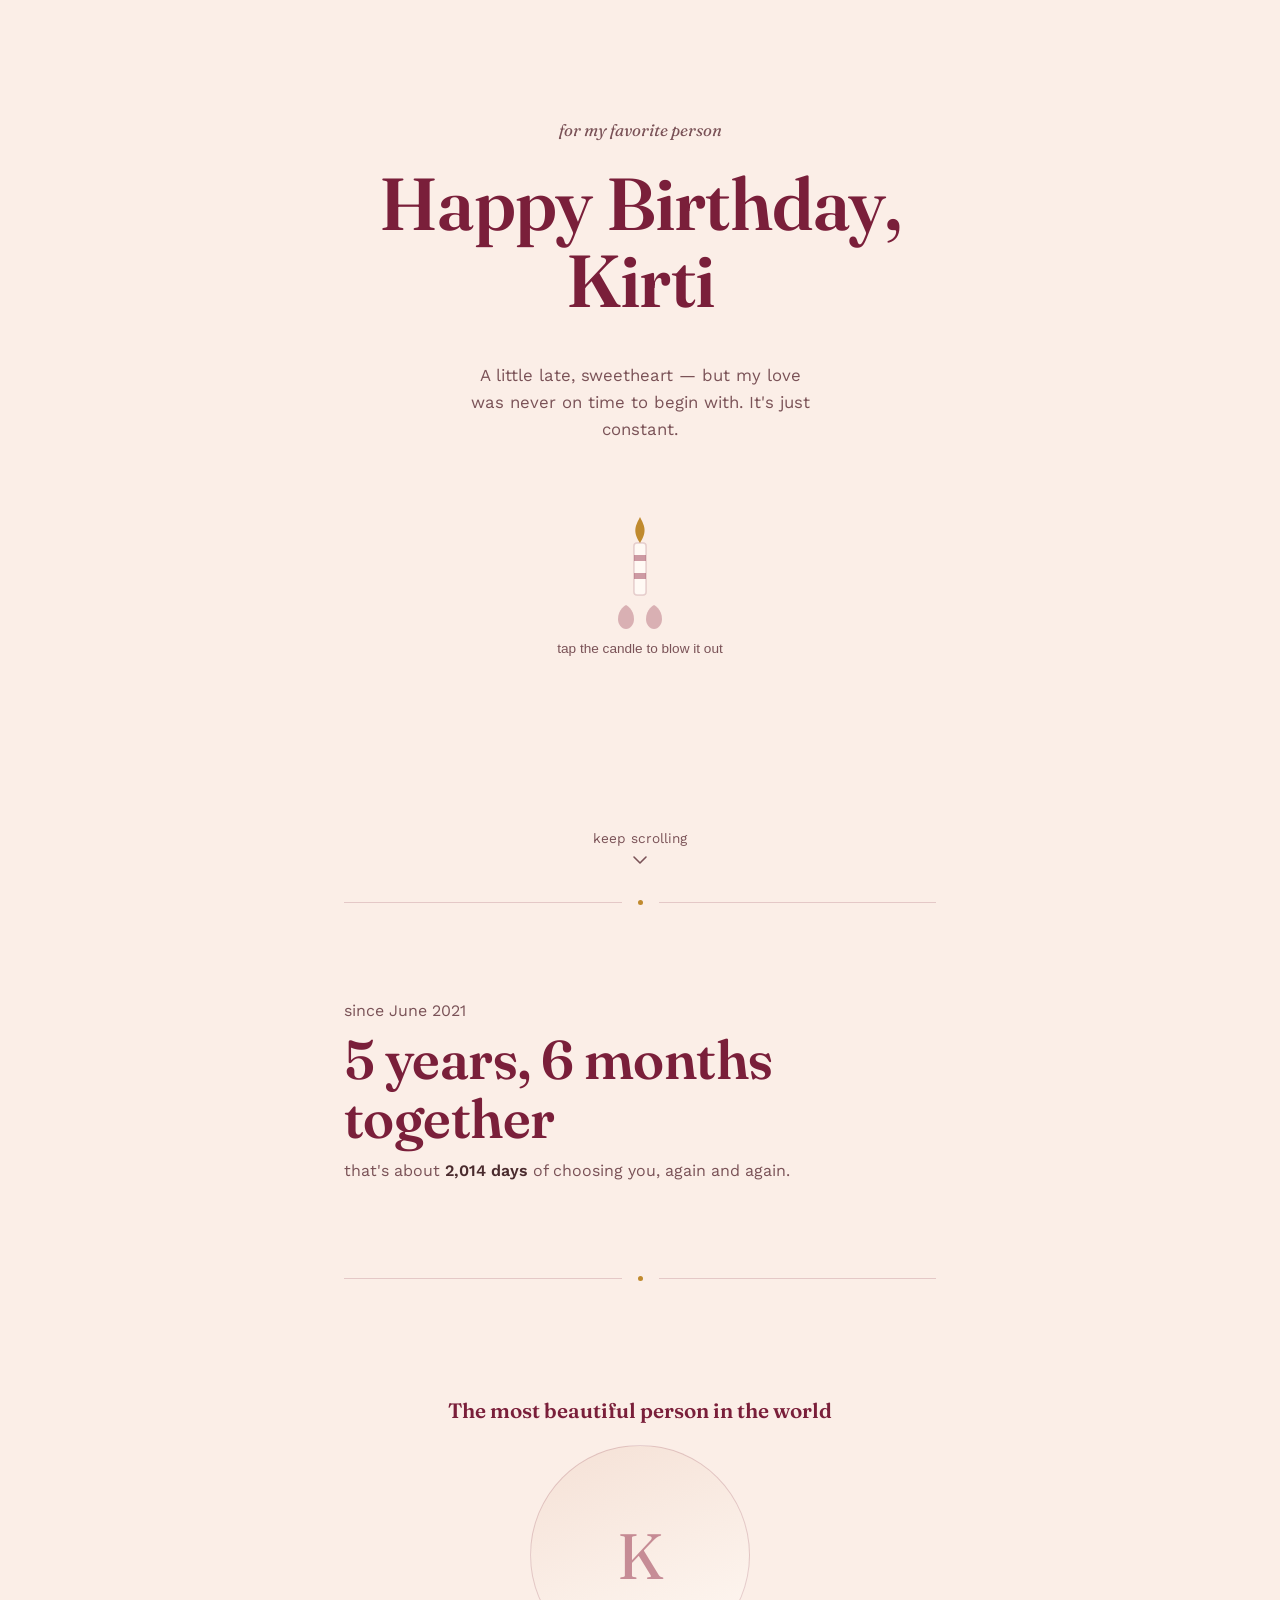
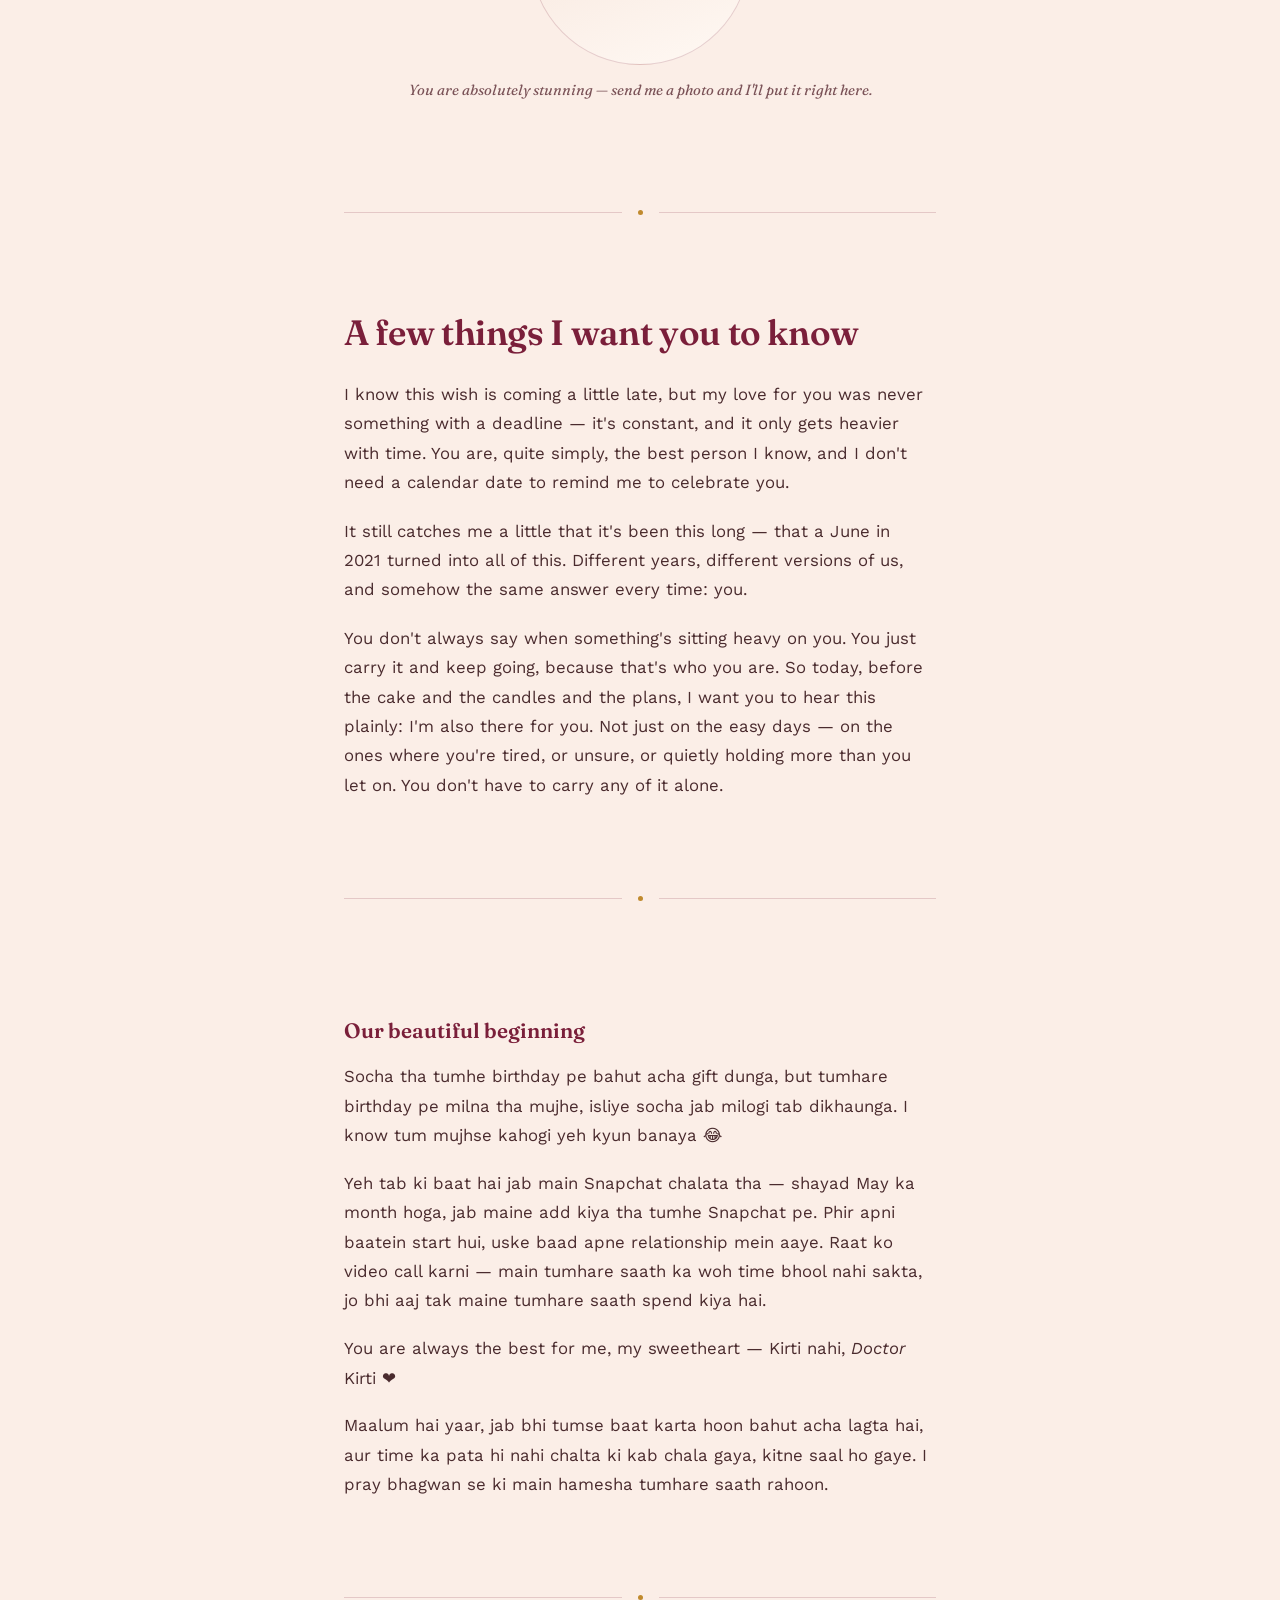
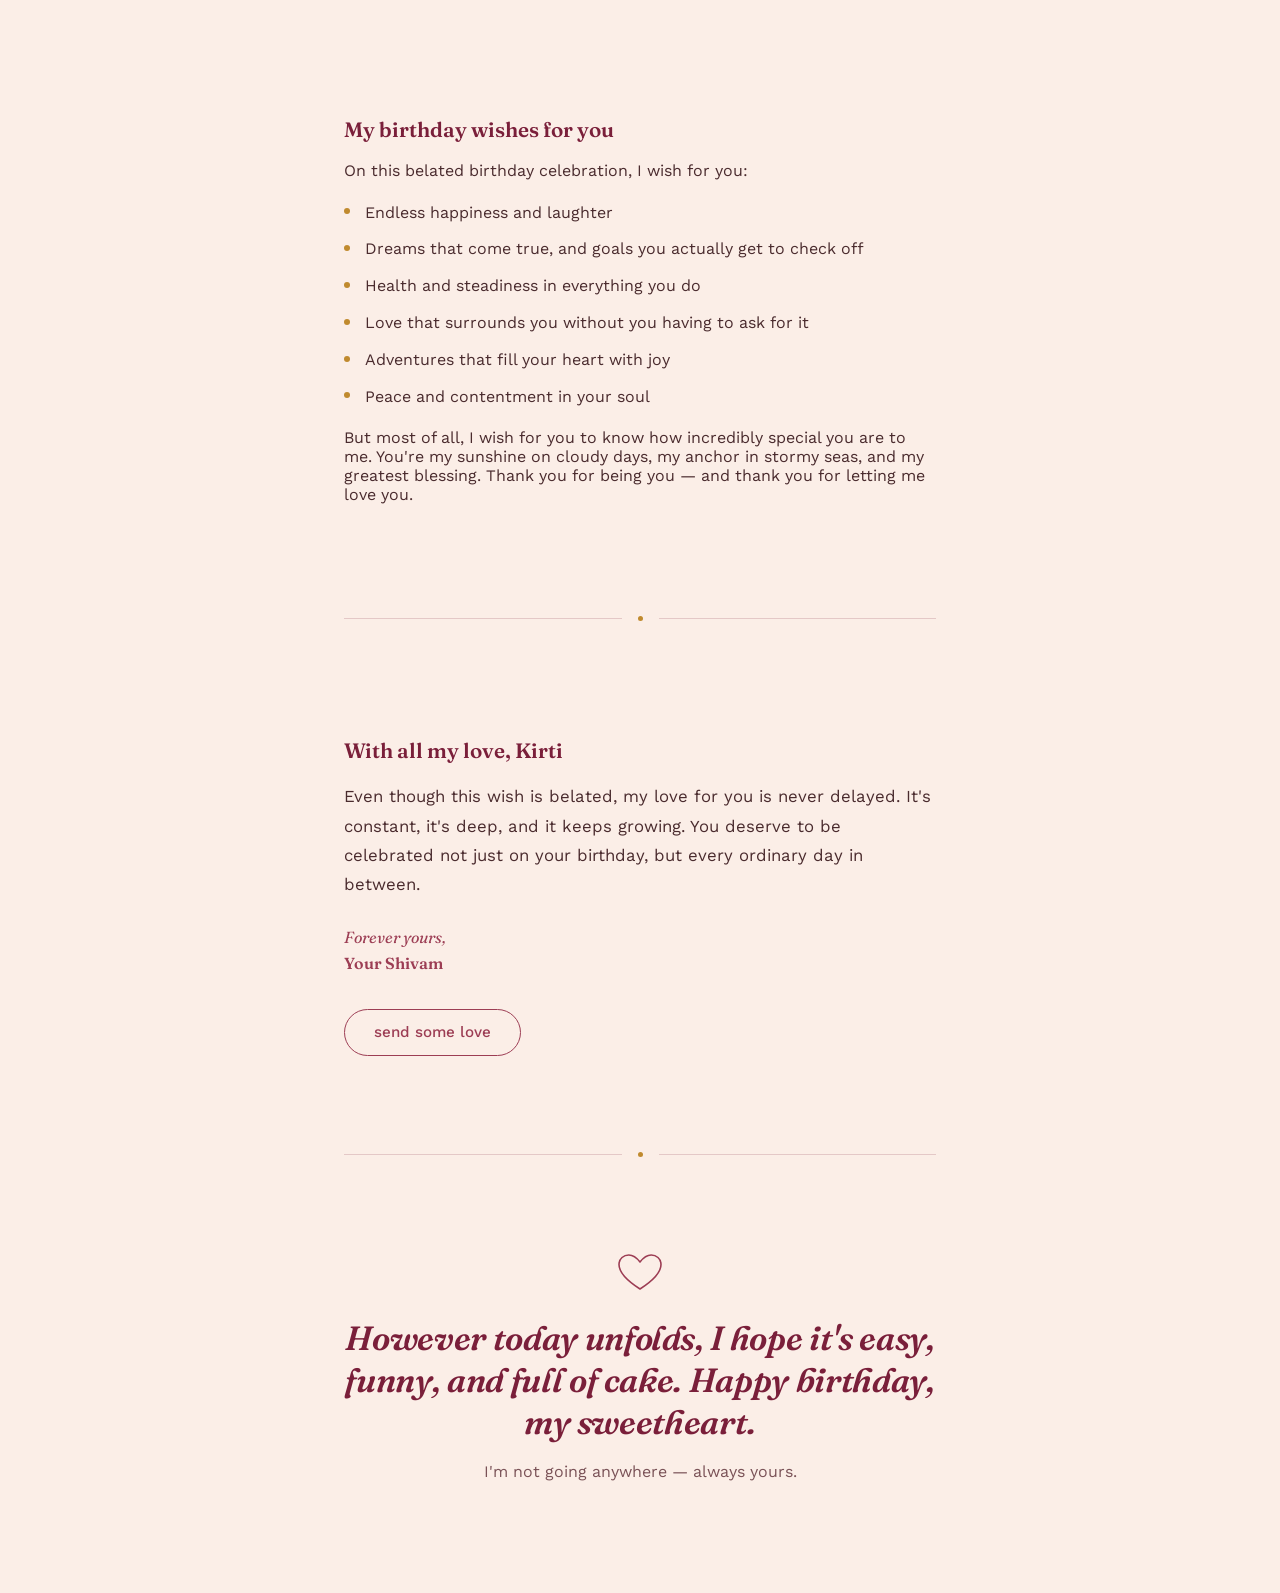
==== index.html @ fa7950b2 "Create index.html" ====
<!DOCTYPE html>
<html lang="en">
<head>
<meta charset="UTF-8">
<meta name="viewport" content="width=device-width, initial-scale=1, viewport-fit=cover">
<title>Happy Birthday, Kirti 💕</title>
<link rel="preconnect" href="https://fonts.googleapis.com">
<link rel="preconnect" href="https://fonts.gstatic.com" crossorigin>
<link href="https://fonts.googleapis.com/css2?family=Fraunces:opsz,wght@9..144,400;9..144,500;9..144,600;9..144,700&family=Work+Sans:wght@400;500;600&display=swap" rel="stylesheet">
<style>
  :root {
    box-sizing: border-box;
    padding-top: env(safe-area-inset-top, 0px);
    padding-bottom: env(safe-area-inset-bottom, 0px);

    --bg: #FBEEE7;
    --bg-soft: #F5E1D6;
    --panel: #FFF9F4;
    --ink: #4A2B2E;
    --ink-soft: #7A5257;
    --headline: #7A1F3A;
    --accent: #9C3D54;
    --gold: #C08A2E;
    --hairline: rgba(122, 31, 58, 0.18);
  }

  @media (prefers-color-scheme: dark) {
    :root:not([data-theme="light"]) {
      --bg: #241318;
      --bg-soft: #2E181F;
      --panel: #2C171D;
      --ink: #F1DED9;
      --ink-soft: #CBA8AC;
      --headline: #F3C6D2;
      --accent: #F0A6B8;
      --gold: #E3B65B;
      --hairline: rgba(243, 198, 210, 0.18);
    }
  }
  :root[data-theme="dark"] {
    --bg: #241318;
    --bg-soft: #2E181F;
    --panel: #2C171D;
    --ink: #F1DED9;
    --ink-soft: #CBA8AC;
    --headline: #F3C6D2;
    --accent: #F0A6B8;
    --gold: #E3B65B;
    --hairline: rgba(243, 198, 210, 0.18);
  }

  * { box-sizing: border-box; }
  html { scroll-behavior: smooth; scroll-padding-top: env(safe-area-inset-top, 0px); }

  html, body {
    margin: 0;
    background: var(--bg);
    color: var(--ink);
    font-family: "Work Sans", system-ui, -apple-system, sans-serif;
    -webkit-font-smoothing: antialiased;
  }

  h1, h2, .display {
    font-family: "Fraunces", Georgia, serif;
    font-weight: 600;
    color: var(--headline);
    margin: 0;
    letter-spacing: -0.01em;
  }

  section {
    padding: 6rem 1.5rem;
    max-width: 640px;
    margin: 0 auto;
  }

  .hero {
    min-height: 100svh;
    max-width: 720px;
    display: flex;
    flex-direction: column;
    align-items: center;
    justify-content: center;
    text-align: center;
    gap: 1.6rem;
    padding: calc(2rem + env(safe-area-inset-top, 0px)) 1.5rem calc(2rem + env(safe-area-inset-bottom, 0px));
    position: relative;
  }

  .eyebrow {
    font-size: 1.05rem;
    color: var(--ink-soft);
    font-style: italic;
    font-family: "Fraunces", Georgia, serif;
  }

  .hero h1 {
    font-size: clamp(2.6rem, 8vw, 4.6rem);
    line-height: 1.05;
  }

  .hero .sub {
    max-width: 34ch;
    color: var(--ink-soft);
    font-size: 1.05rem;
    line-height: 1.6;
  }

  /* candle */
  .candle-wrap {
    margin-top: 0.5rem;
    cursor: pointer;
    border: none;
    background: none;
    padding: 1rem;
    display: flex;
    flex-direction: column;
    align-items: center;
    gap: 0.75rem;
    -webkit-tap-highlight-color: transparent;
  }
  .candle-wrap:focus-visible svg { outline: 2px solid var(--accent); outline-offset: 6px; border-radius: 8px; }

  .flame {
    transform-origin: 50% 100%;
    animation: flicker 2.4s ease-in-out infinite;
  }
  @keyframes flicker {
    0%, 100% { transform: scaleY(1) scaleX(1) rotate(0deg); }
    25% { transform: scaleY(1.06) scaleX(0.96) rotate(-2deg); }
    50% { transform: scaleY(0.95) scaleX(1.04) rotate(1deg); }
    75% { transform: scaleY(1.04) scaleX(0.98) rotate(-1deg); }
  }
  .flame.out {
    animation: none;
    transform: scaleY(0);
    opacity: 0;
    transition: transform 0.5s ease-in, opacity 0.5s ease-in;
  }
  .smoke {
    opacity: 0;
    transform: translateY(0) scaleX(1);
  }
  .smoke.show {
    animation: smoke-rise 1.6s ease-out forwards;
  }
  @keyframes smoke-rise {
    0% { opacity: 0.55; transform: translateY(0) scaleX(1); }
    100% { opacity: 0; transform: translateY(-34px) scaleX(1.6); }
  }

  .candle-hint {
    font-size: 0.85rem;
    color: var(--ink-soft);
    transition: opacity 0.4s ease;
  }
  .candle-hint.hidden { opacity: 0; }

  .wish {
    max-width: 40ch;
    font-family: "Fraunces", Georgia, serif;
    font-style: italic;
    font-size: 1.15rem;
    color: var(--accent);
    opacity: 0;
    transform: translateY(6px);
    transition: opacity 0.7s ease, transform 0.7s ease;
  }
  .wish.show {
    opacity: 1;
    transform: translateY(0);
  }

  .scroll-cue {
    position: absolute;
    bottom: calc(2rem + env(safe-area-inset-bottom, 0px));
    font-size: 0.85rem;
    color: var(--ink-soft);
    display: flex;
    flex-direction: column;
    align-items: center;
    gap: 0.4rem;
  }
  .scroll-cue svg { animation: bob 1.8s ease-in-out infinite; }
  @keyframes bob {
    0%, 100% { transform: translateY(0); }
    50% { transform: translateY(6px); }
  }

  /* divider */
  .divider {
    width: 100%;
    max-width: 640px;
    margin: 0 auto;
    display: flex;
    align-items: center;
    gap: 1rem;
    padding: 0 1.5rem;
  }
  .divider .line { flex: 1; height: 1px; background: var(--hairline); }
  .divider .dot { width: 5px; height: 5px; border-radius: 50%; background: var(--gold); }

  /* timeline section */
  .since-label {
    font-size: 1rem;
    color: var(--ink-soft);
    margin-bottom: 0.6rem;
  }
  .counter {
    font-size: clamp(2.2rem, 7vw, 3.4rem);
    line-height: 1.1;
  }
  .counter-days {
    margin-top: 0.75rem;
    color: var(--ink-soft);
    font-size: 1rem;
  }
  .counter-days strong { color: var(--ink); font-weight: 600; }

  /* letter section */
  .letter h2 {
    font-size: clamp(1.7rem, 5vw, 2.2rem);
    margin-bottom: 1.6rem;
  }
  .letter p {
    line-height: 1.75;
    font-size: 1.05rem;
    margin: 0 0 1.2rem;
    max-width: 58ch;
  }
  .letter p:last-child { margin-bottom: 0; }

  /* closing */
  .closing {
    text-align: center;
    padding-bottom: calc(6rem + env(safe-area-inset-bottom, 0px));
  }
  .closing .display {
    font-size: clamp(1.6rem, 5vw, 2.1rem);
    font-style: italic;
  }
  .closing .sign {
    margin-top: 1.2rem;
    color: var(--ink-soft);
    font-size: 1rem;
  }

  .heart-doodle { margin: 0 auto 1.5rem; display: block; }

  /* floating hearts, background layer */
  .float-hearts {
    position: fixed;
    inset: 0;
    pointer-events: none;
    overflow: hidden;
    z-index: 0;
  }
  .float-hearts span {
    position: absolute;
    bottom: -10%;
    font-size: 1.2rem;
    color: var(--accent);
    opacity: 0.16;
    animation: rise linear infinite;
  }
  @keyframes rise {
    0% { transform: translateY(0) rotate(0deg); opacity: 0; }
    10% { opacity: 0.16; }
    90% { opacity: 0.16; }
    100% { transform: translateY(-110vh) rotate(12deg); opacity: 0; }
  }

  section, .hero { position: relative; z-index: 1; }

  /* photo section */
  .photo-frame {
    width: 220px;
    height: 220px;
    margin: 0 auto 1rem;
    border-radius: 50%;
    background: linear-gradient(160deg, var(--bg-soft), var(--panel));
    border: 1px solid var(--hairline);
    display: flex;
    align-items: center;
    justify-content: center;
    position: relative;
    overflow: hidden;
  }
  .photo-frame .monogram {
    font-family: "Fraunces", Georgia, serif;
    font-size: 4rem;
    color: var(--accent);
    opacity: 0.55;
  }
  .photo-caption {
    text-align: center;
    color: var(--ink-soft);
    font-size: 0.92rem;
    font-style: italic;
    font-family: "Fraunces", Georgia, serif;
  }
  .photo-section { text-align: center; }
  .photo-section h3 {
    font-family: "Fraunces", Georgia, serif;
    font-size: 1.3rem;
    color: var(--headline);
    margin-bottom: 1.4rem;
    font-weight: 600;
  }

  /* story / wishes lists */
  .story-section h3, .wishes-section h3, .romantic-title {
    font-family: "Fraunces", Georgia, serif;
    font-size: 1.3rem;
    color: var(--headline);
    margin-bottom: 1.2rem;
    font-weight: 600;
  }
  .story-section p { line-height: 1.75; font-size: 1.05rem; margin: 0 0 1.15rem; }
  .story-section p:last-child { margin-bottom: 0; }

  .wishes-list {
    list-style: none;
    margin: 1.2rem 0;
    padding: 0;
    display: flex;
    flex-direction: column;
    gap: 0.7rem;
  }
  .wishes-list li {
    position: relative;
    padding-left: 1.3rem;
    line-height: 1.6;
  }
  .wishes-list li::before {
    content: "";
    position: absolute;
    left: 0;
    top: 0.55em;
    width: 6px;
    height: 6px;
    border-radius: 50%;
    background: var(--gold);
  }

  .romantic-section { text-align: left; }
  .romantic-message { line-height: 1.75; font-size: 1.05rem; }
  .signature {
    margin-top: 1.6rem;
    font-family: "Fraunces", Georgia, serif;
    font-style: italic;
    color: var(--accent);
    line-height: 1.6;
  }
  .signature-name { font-weight: 600; font-style: normal; }

  /* love burst */
  .love-button {
    font-family: "Work Sans", sans-serif;
    font-size: 0.95rem;
    font-weight: 500;
    padding: 0.85rem 1.8rem;
    border-radius: 999px;
    border: 1px solid var(--accent);
    background: transparent;
    color: var(--accent);
    cursor: pointer;
    transition: background 0.25s ease, color 0.25s ease;
    -webkit-tap-highlight-color: transparent;
  }
  .love-button:hover, .love-button:focus-visible {
    background: var(--accent);
    color: var(--panel);
  }
  .burst-heart {
    position: fixed;
    bottom: -5%;
    font-size: 1.4rem;
    color: var(--accent);
    pointer-events: none;
    z-index: 5;
    animation: burst-rise 2.2s ease-out forwards;
  }
  @keyframes burst-rise {
    0% { transform: translateY(0) scale(0.6) rotate(0deg); opacity: 0; }
    12% { opacity: 1; }
    100% { transform: translateY(-90vh) scale(1.1) rotate(20deg); opacity: 0; }
  }

  @media (prefers-reduced-motion: reduce) {
    .flame, .scroll-cue svg, .float-hearts span, .burst-heart { animation: none; }
    html { scroll-behavior: auto; }
  }
</style>
</head>
<body>

<div class="float-hearts" id="floatHearts" aria-hidden="true"></div>

<section class="hero">
  <div class="eyebrow">for my favorite person</div>
  <h1>Happy Birthday,<br>Kirti</h1>
  <p class="sub">A little late, sweetheart — but my love was never on time to begin with. It's just constant.</p>

  <button class="candle-wrap" id="candleBtn" aria-label="Blow out the candle to make a wish">
    <svg width="72" height="120" viewBox="0 0 72 120" fill="none" xmlns="http://www.w3.org/2000/svg">
      <ellipse class="smoke" id="smoke" cx="36" cy="18" rx="6" ry="3" fill="var(--ink-soft)"/>
      <path class="flame" id="flame" d="M36 8C40 16 44 22 36 34C28 22 32 16 36 8Z" fill="var(--gold)"/>
      <rect x="30" y="34" width="12" height="52" rx="3" fill="var(--panel)" stroke="var(--hairline)" stroke-width="1.5"/>
      <rect x="30" y="46" width="12" height="6" fill="var(--accent)" opacity="0.5"/>
      <rect x="30" y="64" width="12" height="6" fill="var(--accent)" opacity="0.5"/>
      <path d="M14 110C14 100 22 96 22 96C22 96 30 100 30 110C30 115.5 26.4 120 22 120C17.6 120 14 115.5 14 110Z" fill="var(--accent)" opacity="0.35"/>
      <path d="M42 110C42 100 50 96 50 96C50 96 58 100 58 110C58 115.5 54.4 120 50 120C45.6 120 42 115.5 42 110Z" fill="var(--accent)" opacity="0.35"/>
    </svg>
    <span class="candle-hint" id="candleHint">tap the candle to blow it out</span>
  </button>
  <p class="wish" id="wishText">Wish made. I already know one part of it comes true — because you have me, today and every ordinary day after.</p>

  <div class="scroll-cue">
    <span>keep scrolling</span>
    <svg width="16" height="16" viewBox="0 0 16 16" fill="none"><path d="M2 5L8 11L14 5" stroke="currentColor" stroke-width="1.6" stroke-linecap="round" stroke-linejoin="round"/></svg>
  </div>
</section>

<div class="divider"><span class="line"></span><span class="dot"></span><span class="line"></span></div>

<section class="since">
  <div class="since-label">since June 2021</div>
  <div class="counter display" id="counter">counting...</div>
  <div class="counter-days" id="counterDays"></div>
</section>

<div class="divider"><span class="line"></span><span class="dot"></span><span class="line"></span></div>

<section class="photo-section">
  <h3>The most beautiful person in the world</h3>
  <div class="photo-frame">
    <span class="monogram">K</span>
  </div>
  <p class="photo-caption">You are absolutely stunning — send me a photo and I'll put it right here.</p>
</section>

<div class="divider"><span class="line"></span><span class="dot"></span><span class="line"></span></div>

<section class="letter">
  <h2>A few things I want you to know</h2>
  <p>I know this wish is coming a little late, but my love for you was never something with a deadline — it's constant, and it only gets heavier with time. You are, quite simply, the best person I know, and I don't need a calendar date to remind me to celebrate you.</p>
  <p>It still catches me a little that it's been this long — that a June in 2021 turned into all of this. Different years, different versions of us, and somehow the same answer every time: you.</p>
  <p>You don't always say when something's sitting heavy on you. You just carry it and keep going, because that's who you are. So today, before the cake and the candles and the plans, I want you to hear this plainly: I'm also there for you. Not just on the easy days — on the ones where you're tired, or unsure, or quietly holding more than you let on. You don't have to carry any of it alone.</p>
</section>

<div class="divider"><span class="line"></span><span class="dot"></span><span class="line"></span></div>

<section class="story-section">
  <h3>Our beautiful beginning</h3>
  <p>Socha tha tumhe birthday pe bahut acha gift dunga, but tumhare birthday pe milna tha mujhe, isliye socha jab milogi tab dikhaunga. I know tum mujhse kahogi yeh kyun banaya 😂</p>
  <p>Yeh tab ki baat hai jab main Snapchat chalata tha — shayad May ka month hoga, jab maine add kiya tha tumhe Snapchat pe. Phir apni baatein start hui, uske baad apne relationship mein aaye. Raat ko video call karni — main tumhare saath ka woh time bhool nahi sakta, jo bhi aaj tak maine tumhare saath spend kiya hai.</p>
  <p>You are always the best for me, my sweetheart — Kirti nahi, <em>Doctor</em> Kirti ❤️</p>
  <p>Maalum hai yaar, jab bhi tumse baat karta hoon bahut acha lagta hai, aur time ka pata hi nahi chalta ki kab chala gaya, kitne saal ho gaye. I pray bhagwan se ki main hamesha tumhare saath rahoon.</p>
</section>

<div class="divider"><span class="line"></span><span class="dot"></span><span class="line"></span></div>

<section class="wishes-section">
  <h3>My birthday wishes for you</h3>
  <p>On this belated birthday celebration, I wish for you:</p>
  <ul class="wishes-list">
    <li>Endless happiness and laughter</li>
    <li>Dreams that come true, and goals you actually get to check off</li>
    <li>Health and steadiness in everything you do</li>
    <li>Love that surrounds you without you having to ask for it</li>
    <li>Adventures that fill your heart with joy</li>
    <li>Peace and contentment in your soul</li>
  </ul>
  <p>But most of all, I wish for you to know how incredibly special you are to me. You're my sunshine on cloudy days, my anchor in stormy seas, and my greatest blessing. Thank you for being you — and thank you for letting me love you.</p>
</section>

<div class="divider"><span class="line"></span><span class="dot"></span><span class="line"></span></div>

<section class="romantic-section">
  <h3 class="romantic-title">With all my love, Kirti</h3>
  <p class="romantic-message">Even though this wish is belated, my love for you is never delayed. It's constant, it's deep, and it keeps growing. You deserve to be celebrated not just on your birthday, but every ordinary day in between.</p>
  <p class="signature">Forever yours,<br><span class="signature-name">Your Shivam</span></p>
  <div style="margin-top: 2rem;">
    <button class="love-button" id="loveBtn">send some love</button>
  </div>
</section>

<div class="divider"><span class="line"></span><span class="dot"></span><span class="line"></span></div>

<section class="closing">
  <svg class="heart-doodle" width="48" height="40" viewBox="0 0 48 40" fill="none" xmlns="http://www.w3.org/2000/svg">
    <path d="M24 36C10 27 3 19 3 11.5C3 5.5 7.8 2 12.8 2C17 2 20.6 4.6 24 9C27.4 4.6 31 2 35.2 2C40.2 2 45 5.5 45 11.5C45 19 38 27 24 36Z" stroke="var(--accent)" stroke-width="1.6" stroke-linejoin="round"/>
  </svg>
  <p class="display">However today unfolds, I hope it's easy, funny, and full of cake. Happy birthday, my sweetheart.</p>
  <p class="sign">I'm not going anywhere — always yours.</p>
</section>

<script>
  (function() {
    var btn = document.getElementById('candleBtn');
    var flame = document.getElementById('flame');
    var smoke = document.getElementById('smoke');
    var wish = document.getElementById('wishText');
    var hint = document.getElementById('candleHint');
    var blown = false;

    btn.addEventListener('click', function() {
      if (blown) return;
      blown = true;
      flame.classList.add('out');
      smoke.classList.add('show');
      hint.classList.add('hidden');
      setTimeout(function() { wish.classList.add('show'); }, 350);
    });

    try {
      var start = new Date(2021, 5, 1); // June 1, 2021
      var now = new Date();
      var msPerDay = 1000 * 60 * 60 * 24;
      var totalDays = Math.max(0, Math.floor((now - start) / msPerDay));
      var years = now.getFullYear() - start.getFullYear() -
        ((now.getMonth() < start.getMonth() || (now.getMonth() === start.getMonth() && now.getDate() < start.getDate())) ? 1 : 0);
      var months = now.getMonth() - start.getMonth();
      if (months < 0) months += 12;

      var counterEl = document.getElementById('counter');
      var daysEl = document.getElementById('counterDays');

      var yearLabel = years === 1 ? 'year' : 'years';
      var monthLabel = months === 1 ? 'month' : 'months';
      var text = years + ' ' + yearLabel;
      if (months > 0) text += ', ' + months + ' ' + monthLabel;
      counterEl.textContent = text + ' together';
      daysEl.innerHTML = 'that\'s about <strong>' + totalDays.toLocaleString() + ' days</strong> of choosing you, again and again.';
    } catch (e) {
      document.getElementById('counter').textContent = 'since June 2021';
    }

    // subtle background floating hearts
    var floatWrap = document.getElementById('floatHearts');
    var count = window.innerWidth < 480 ? 8 : 14;
    for (var i = 0; i < count; i++) {
      var h = document.createElement('span');
      h.textContent = '♥';
      h.style.left = (Math.random() * 100) + '%';
      h.style.animationDuration = (14 + Math.random() * 10) + 's';
      h.style.animationDelay = (Math.random() * 14) + 's';
      h.style.fontSize = (0.9 + Math.random() * 0.9) + 'rem';
      floatWrap.appendChild(h);
    }

    // love burst button
    var loveBtn = document.getElementById('loveBtn');
    if (loveBtn) {
      loveBtn.addEventListener('click', function() {
        for (var j = 0; j < 16; j++) {
          (function(delay) {
            setTimeout(function() {
              var b = document.createElement('span');
              b.textContent = '♥';
              b.className = 'burst-heart';
              b.style.left = (Math.random() * 100) + '%';
              b.style.color = Math.random() > 0.5 ? 'var(--accent)' : 'var(--gold)';
              document.body.appendChild(b);
              setTimeout(function() { b.remove(); }, 2300);
            }, delay);
          })(j * 60);
        }
      });
    }
  })();
</script>

</body>
</html>
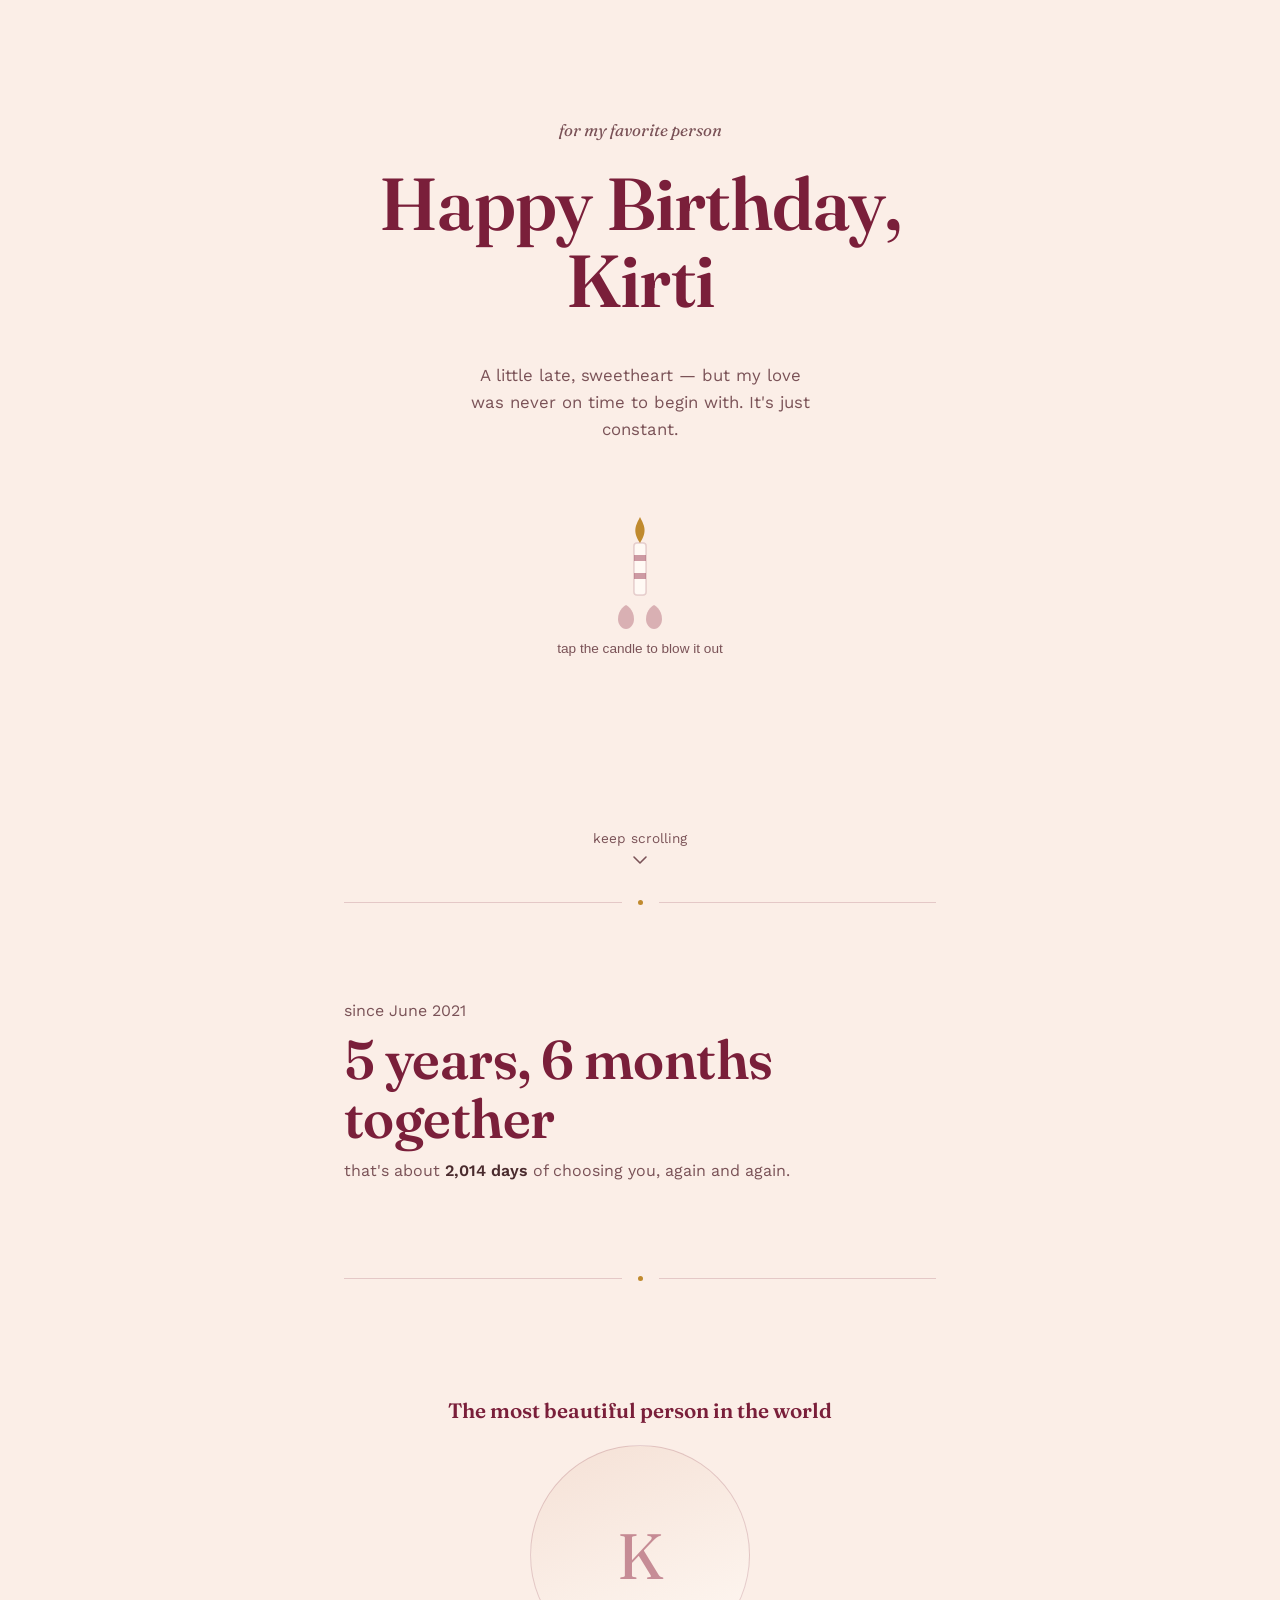
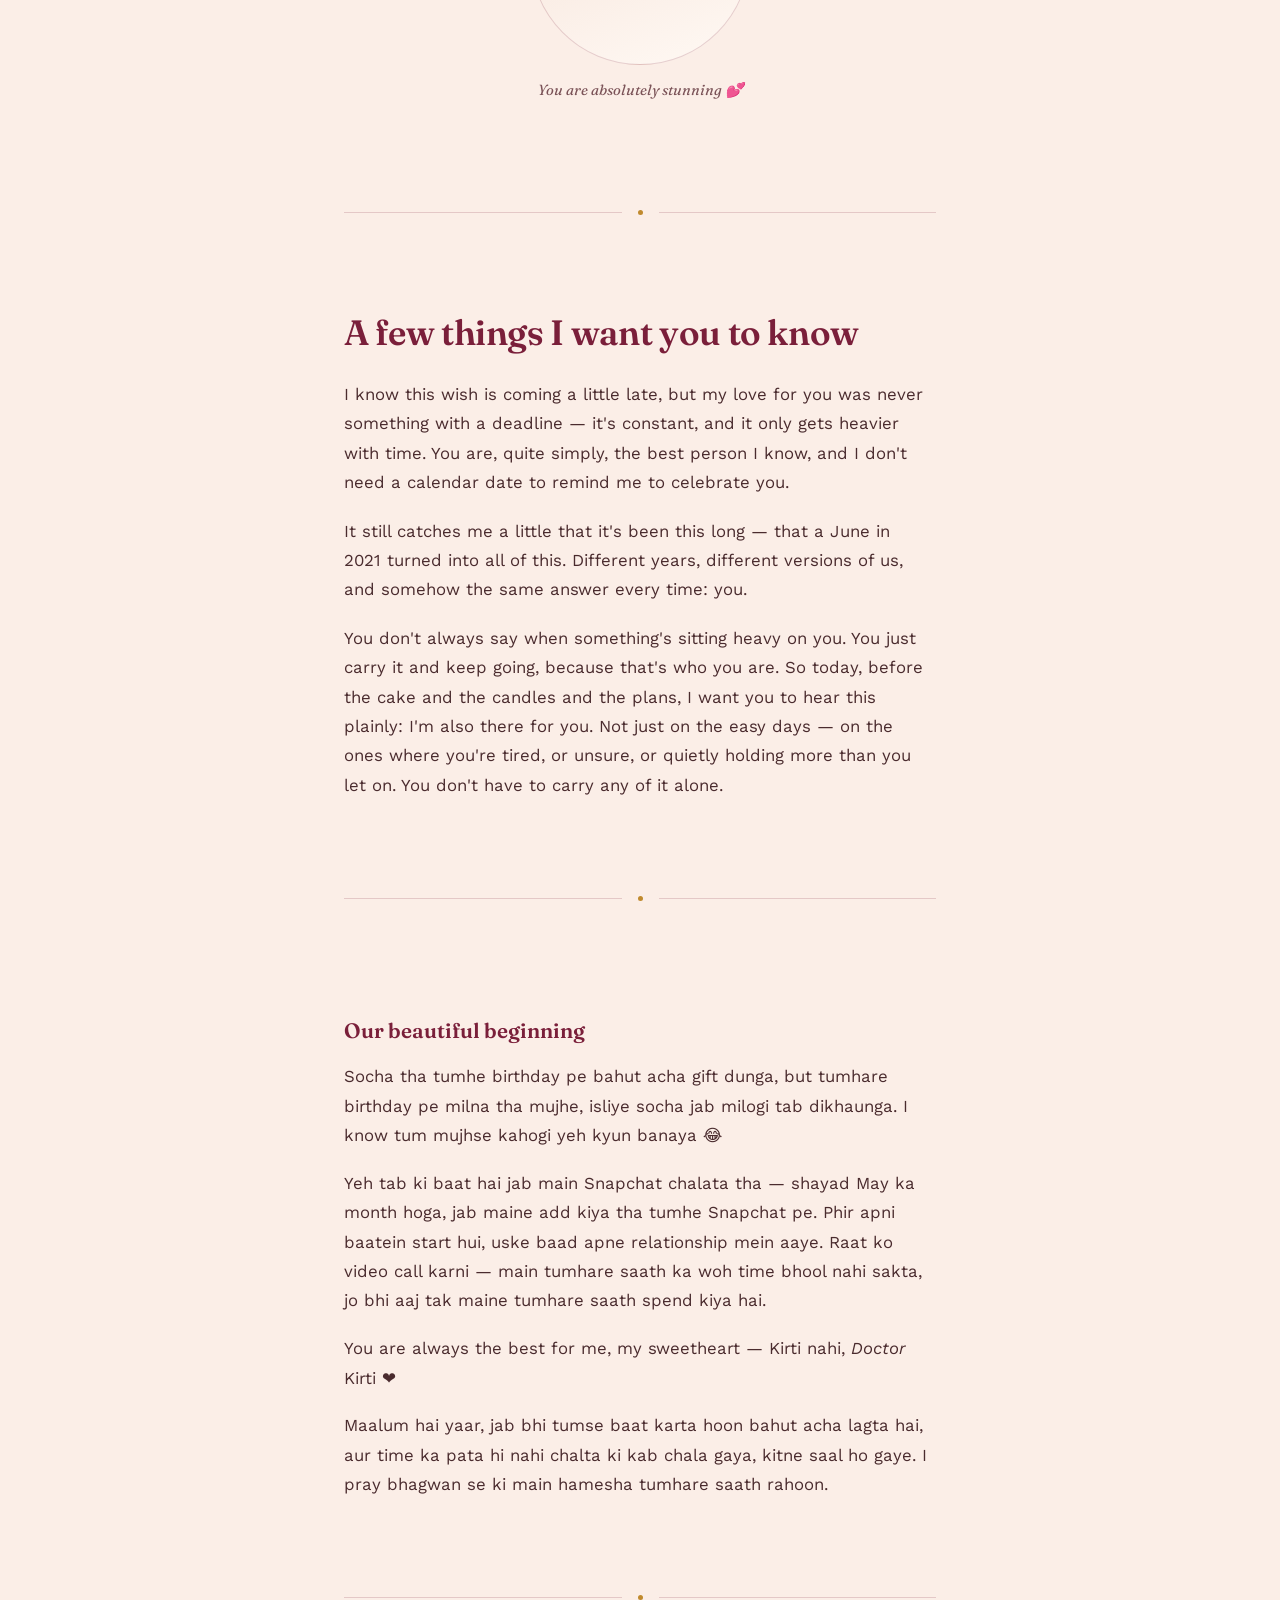
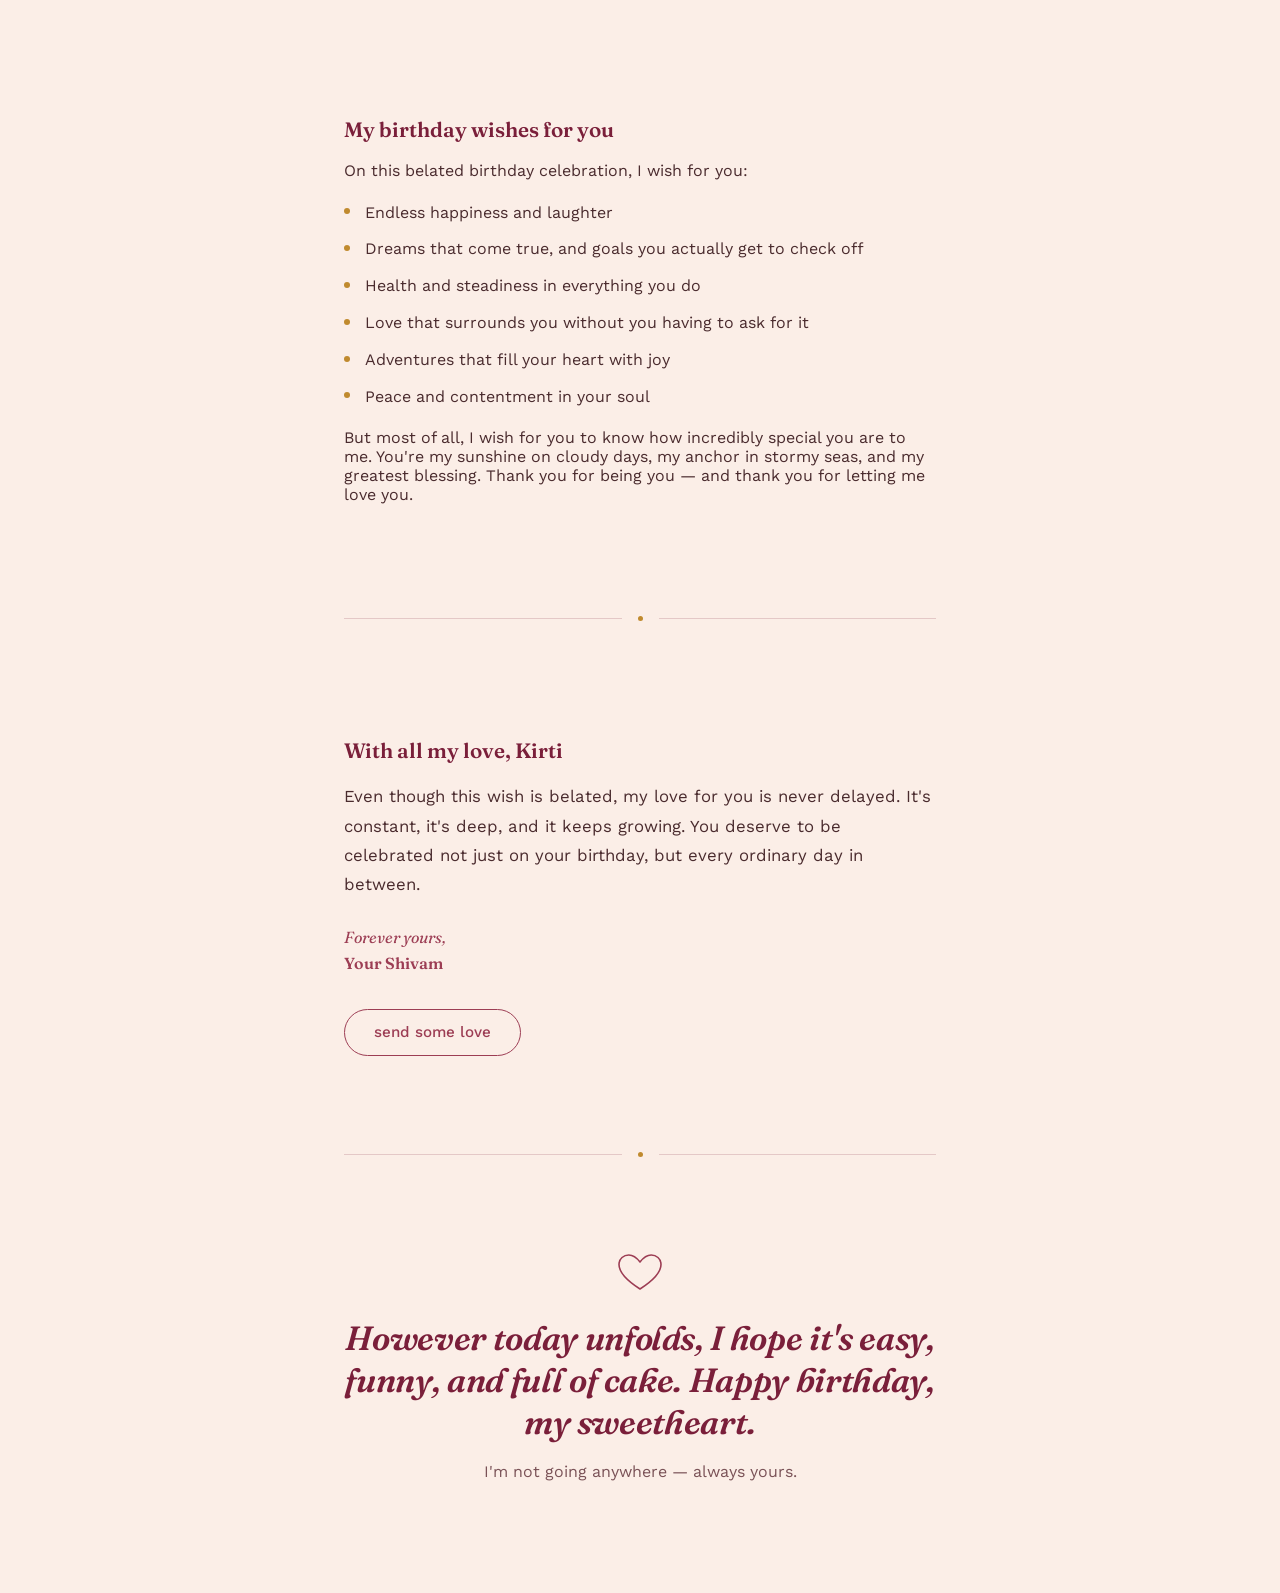
==== commit 20c814ad: "Update index.html" ====
--- a/index.html
+++ b/index.html
@@ -286,6 +286,12 @@
     position: relative;
     overflow: hidden;
   }
+  .photo-frame img {
+    width: 100%;
+    height: 100%;
+    object-fit: cover;
+    display: block;
+  }
   .photo-frame .monogram {
     font-family: "Fraunces", Georgia, serif;
     font-size: 4rem;
@@ -435,9 +441,10 @@
 <section class="photo-section">
   <h3>The most beautiful person in the world</h3>
   <div class="photo-frame">
-    <span class="monogram">K</span>
+    <img src="photo.jpg" alt="Kirti" onerror="this.style.display='none'; this.nextElementSibling.style.display='flex';">
+    <span class="monogram" style="display:none; width:100%; height:100%; align-items:center; justify-content:center;">K</span>
   </div>
-  <p class="photo-caption">You are absolutely stunning — send me a photo and I'll put it right here.</p>
+  <p class="photo-caption">You are absolutely stunning 💕</p>
 </section>
 
 <div class="divider"><span class="line"></span><span class="dot"></span><span class="line"></span></div>
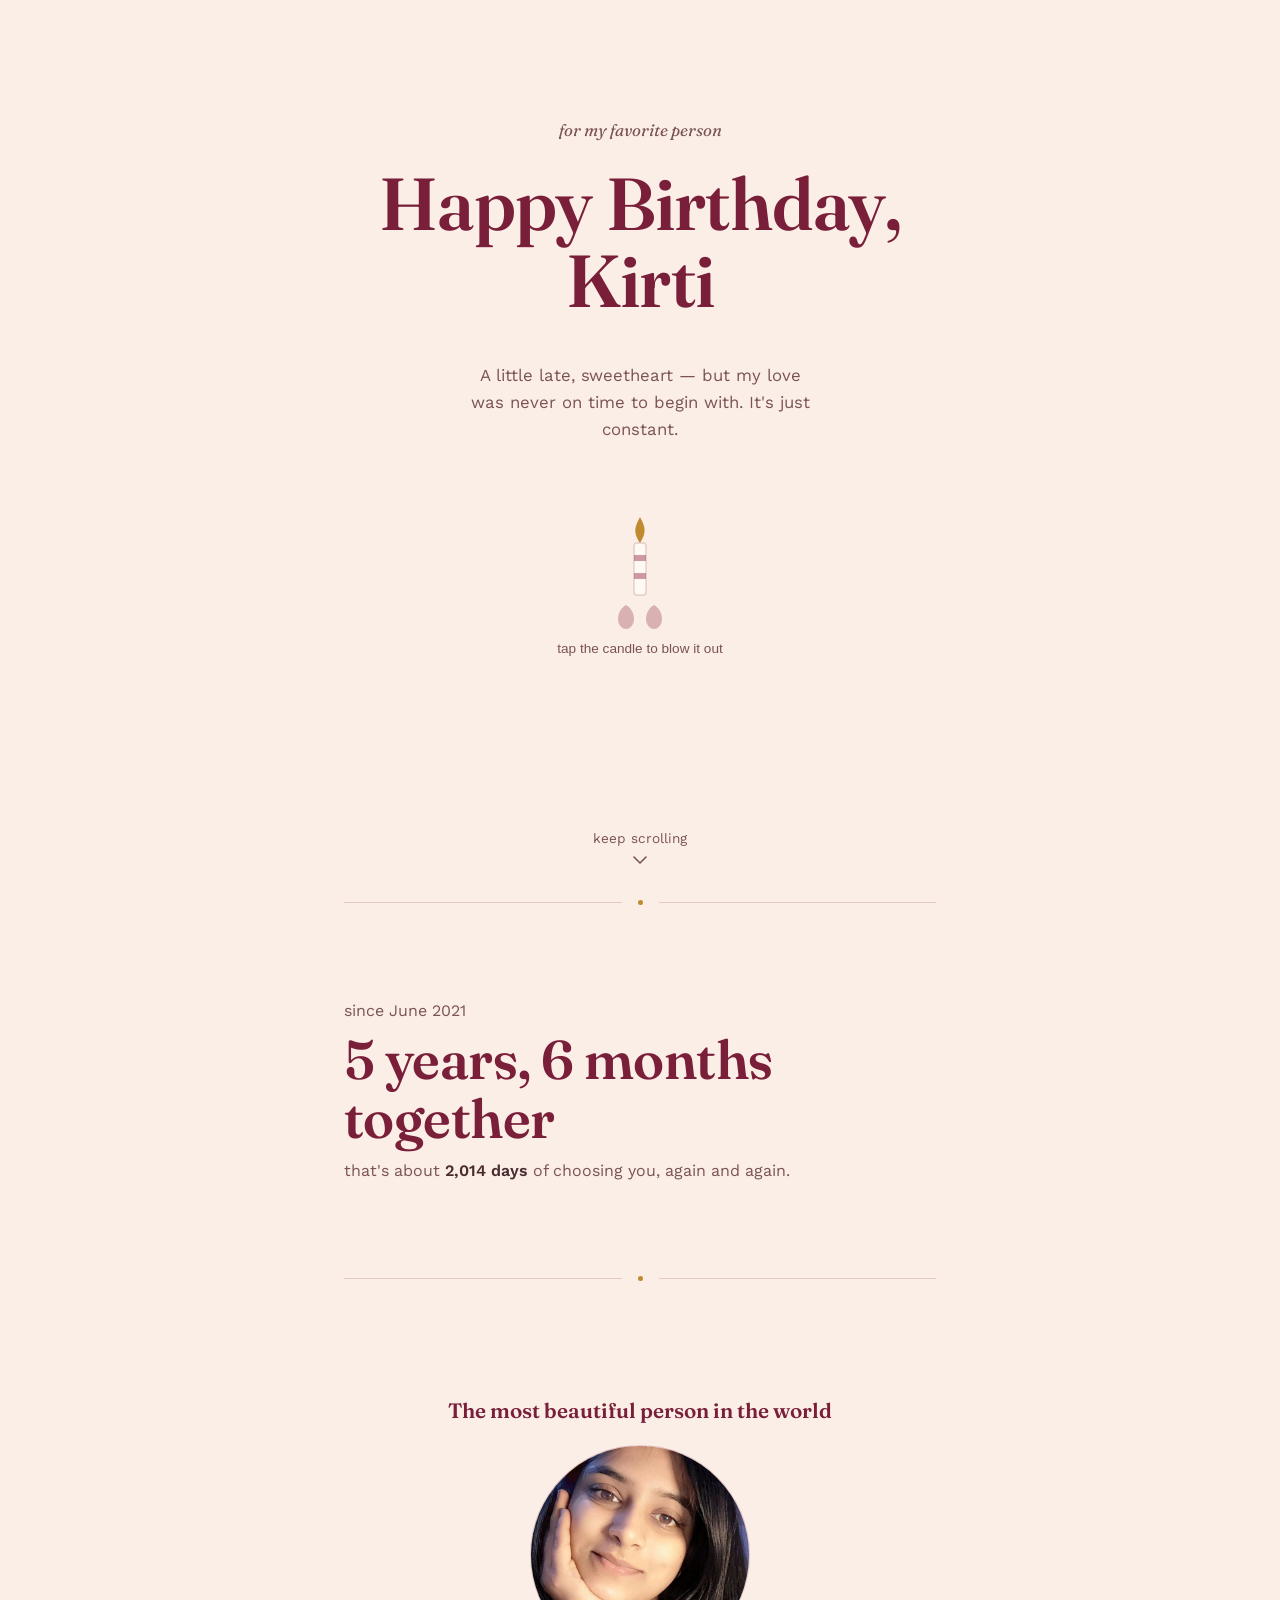
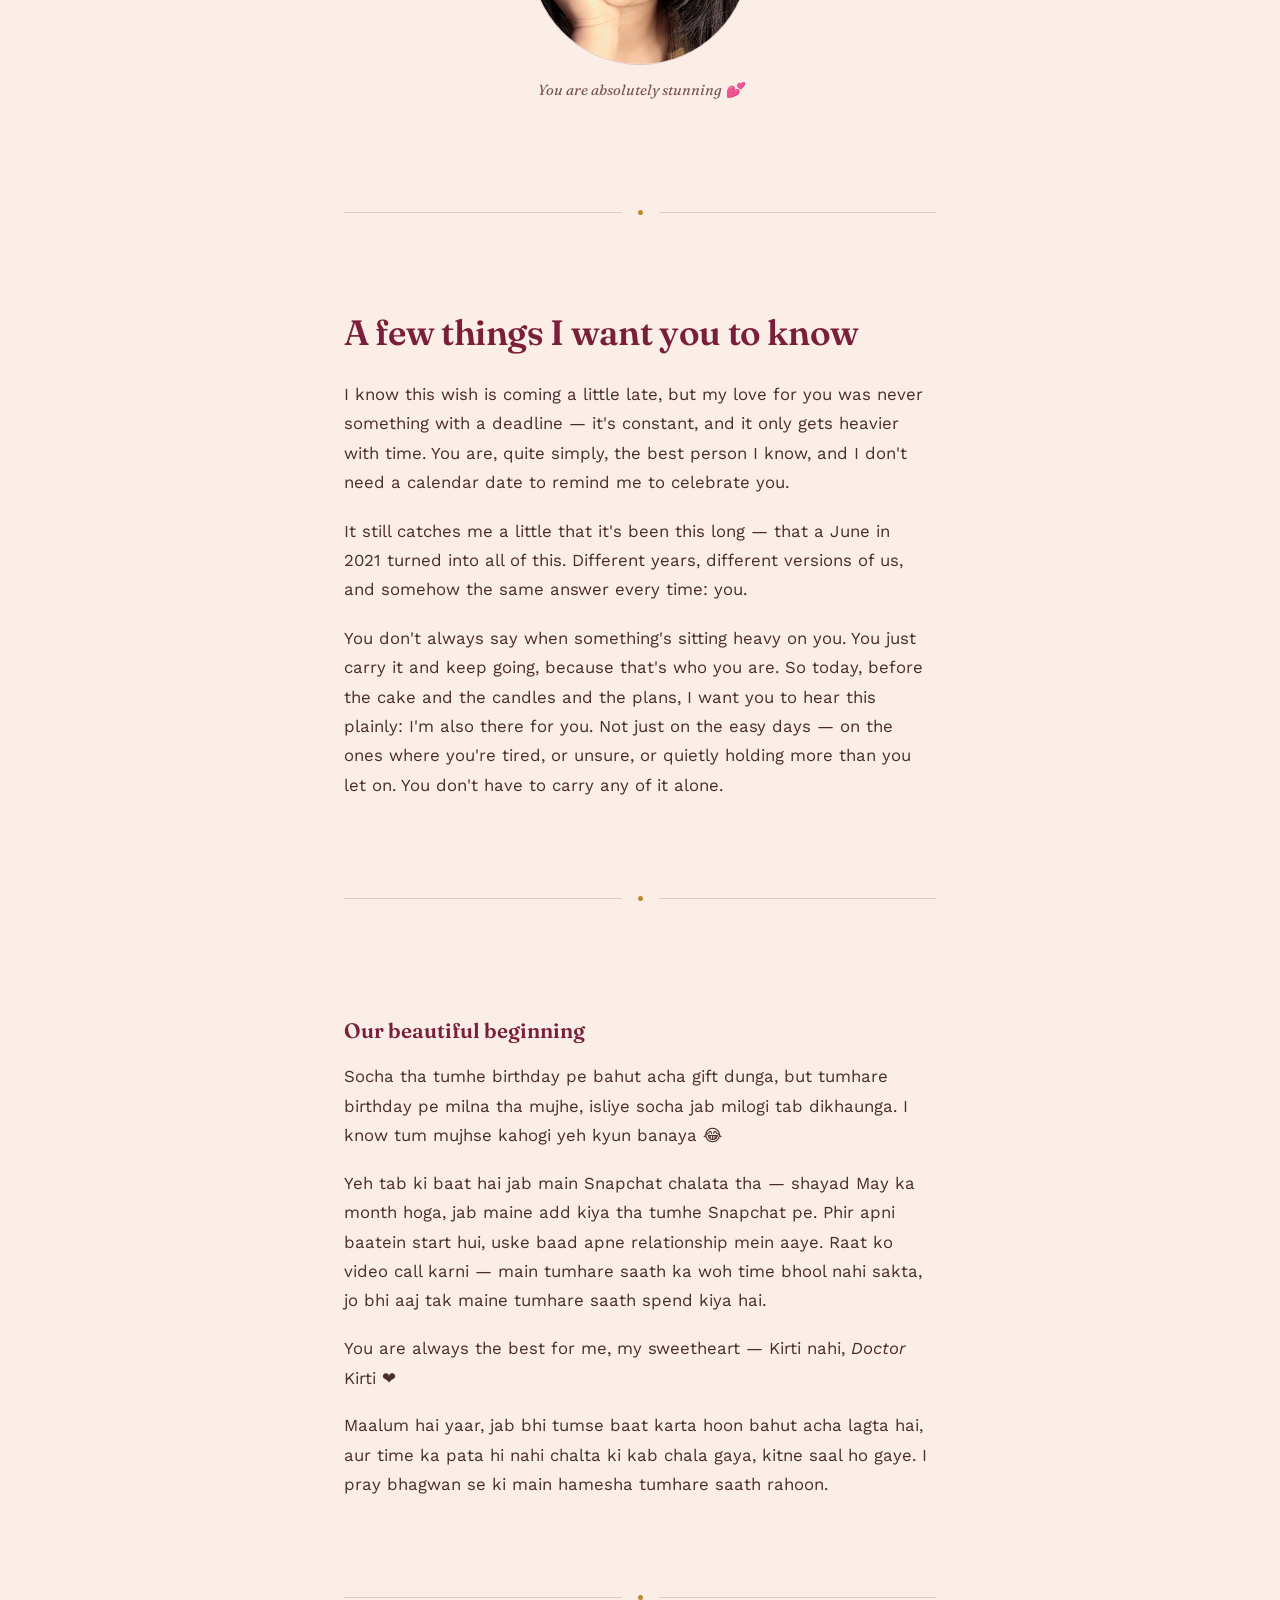
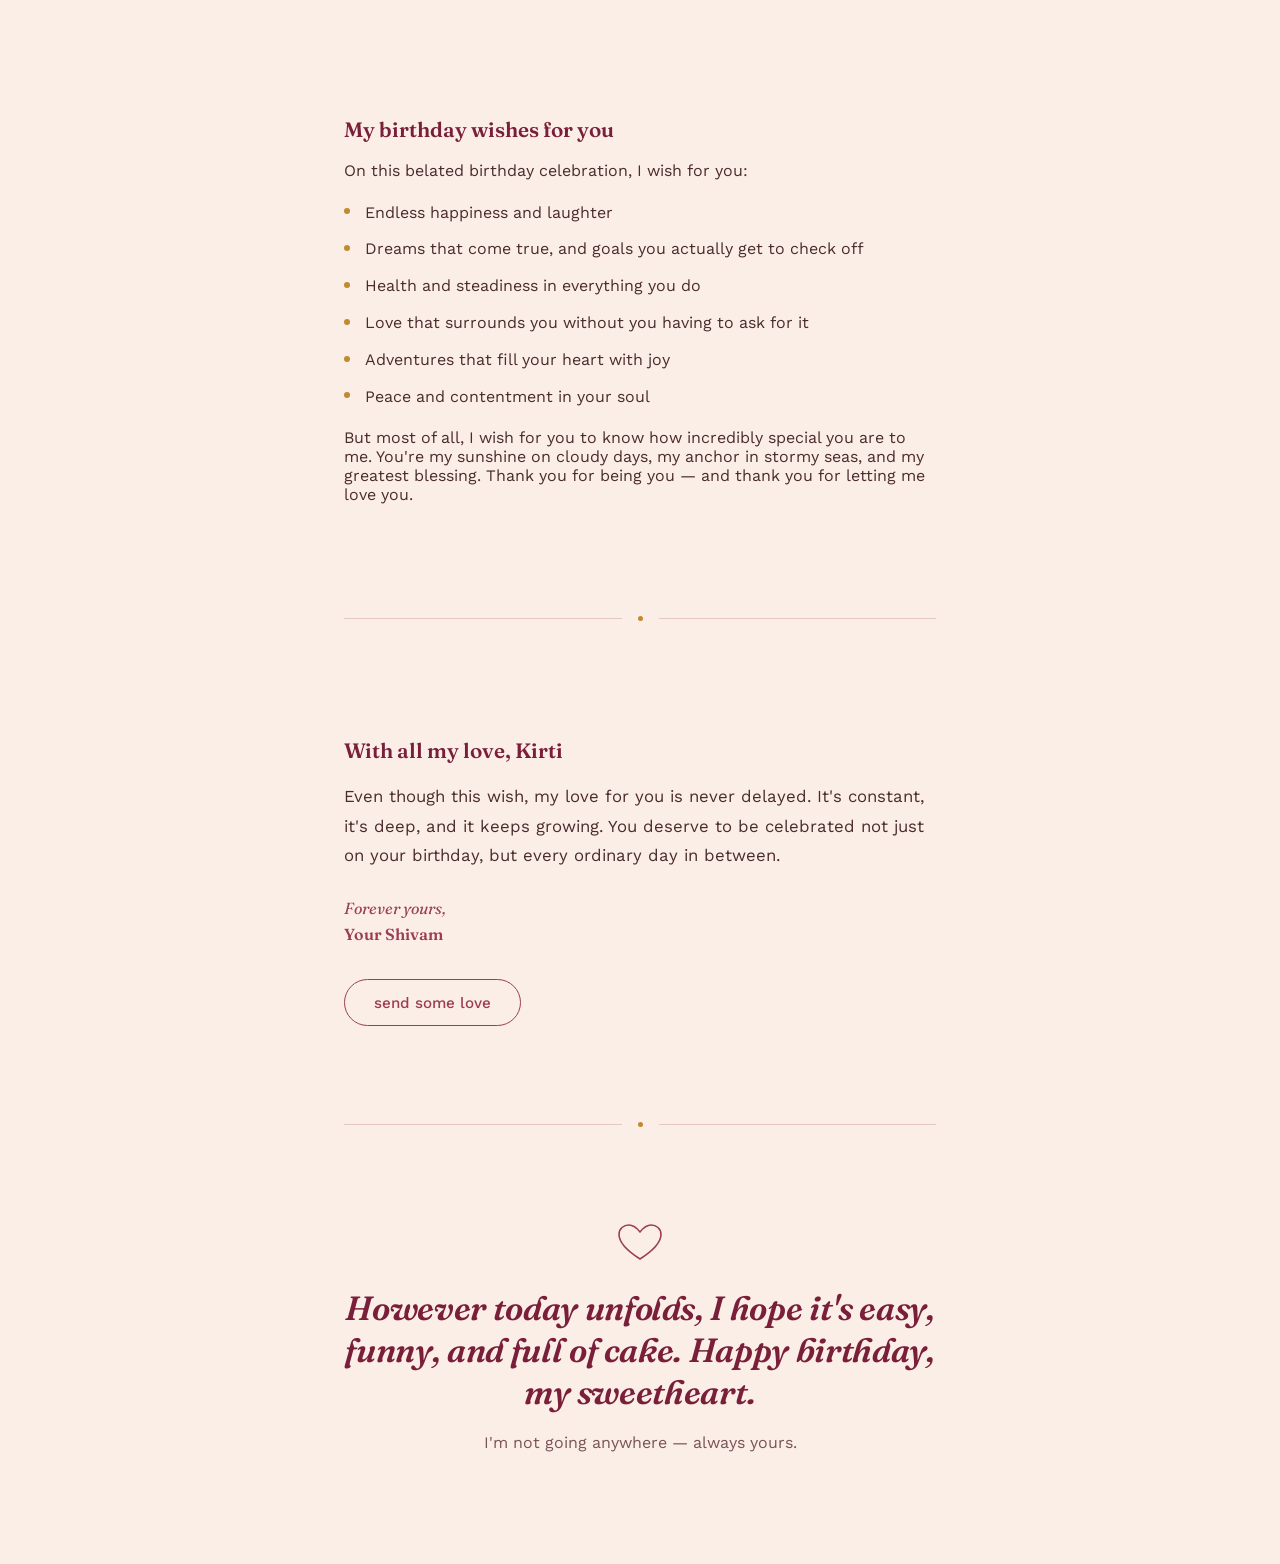
==== commit 163a066c: "Update index.html" ====
--- a/index.html
+++ b/index.html
@@ -486,7 +486,7 @@
 
 <section class="romantic-section">
   <h3 class="romantic-title">With all my love, Kirti</h3>
-  <p class="romantic-message">Even though this wish is belated, my love for you is never delayed. It's constant, it's deep, and it keeps growing. You deserve to be celebrated not just on your birthday, but every ordinary day in between.</p>
+  <p class="romantic-message">Even though this wish, my love for you is never delayed. It's constant, it's deep, and it keeps growing. You deserve to be celebrated not just on your birthday, but every ordinary day in between.</p>
   <p class="signature">Forever yours,<br><span class="signature-name">Your Shivam</span></p>
   <div style="margin-top: 2rem;">
     <button class="love-button" id="loveBtn">send some love</button>
